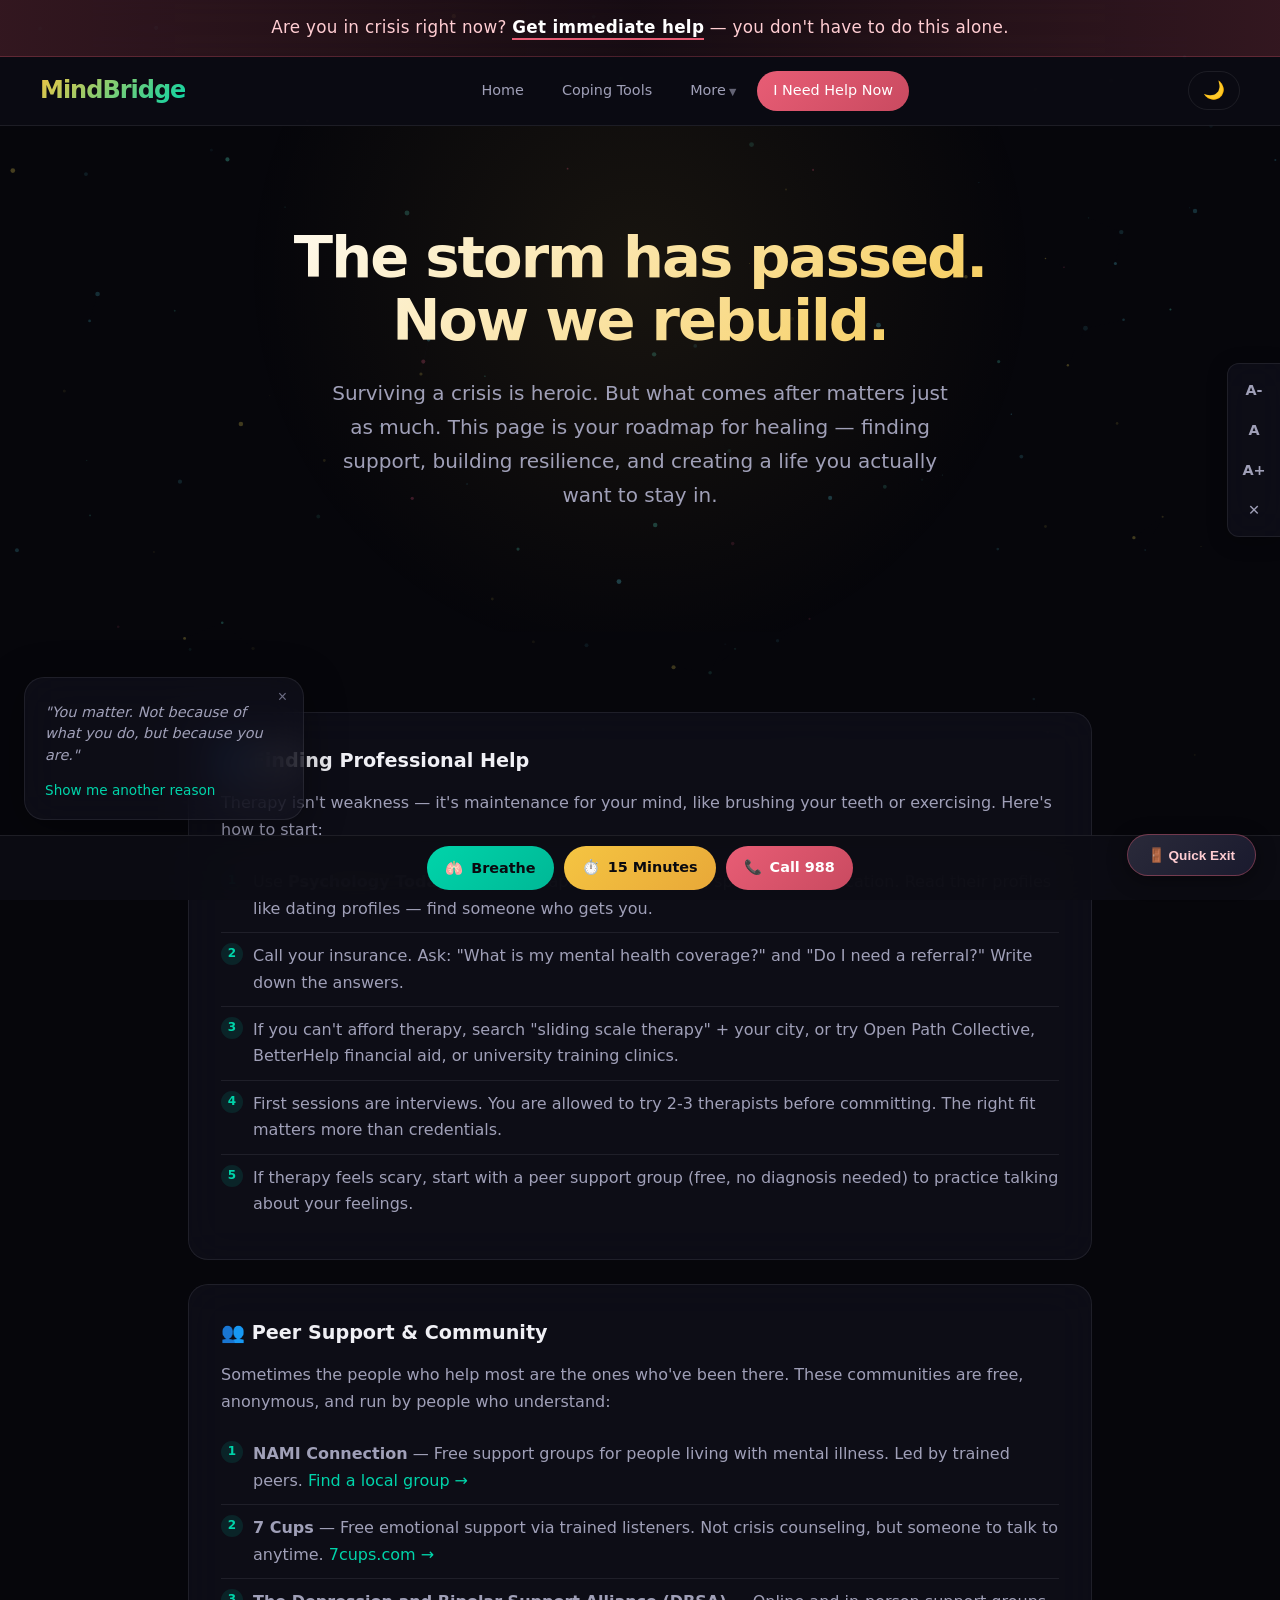
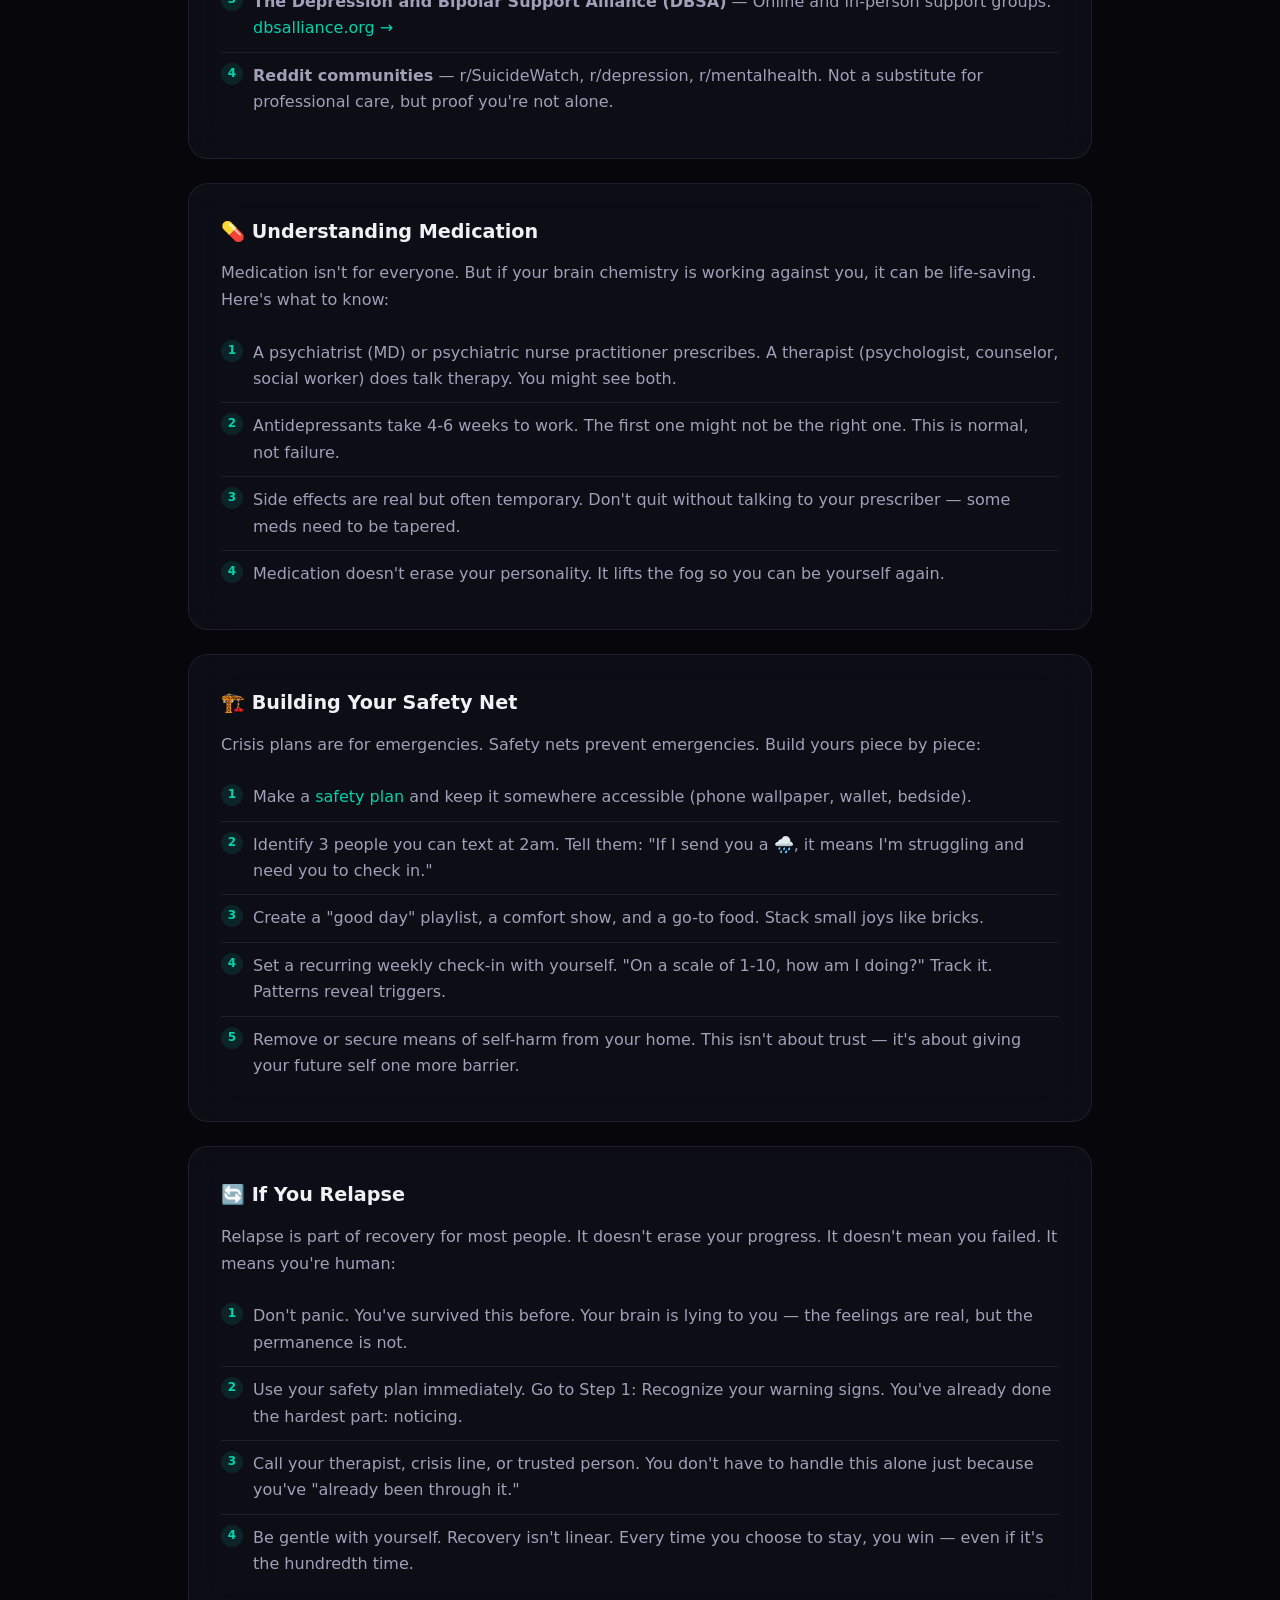
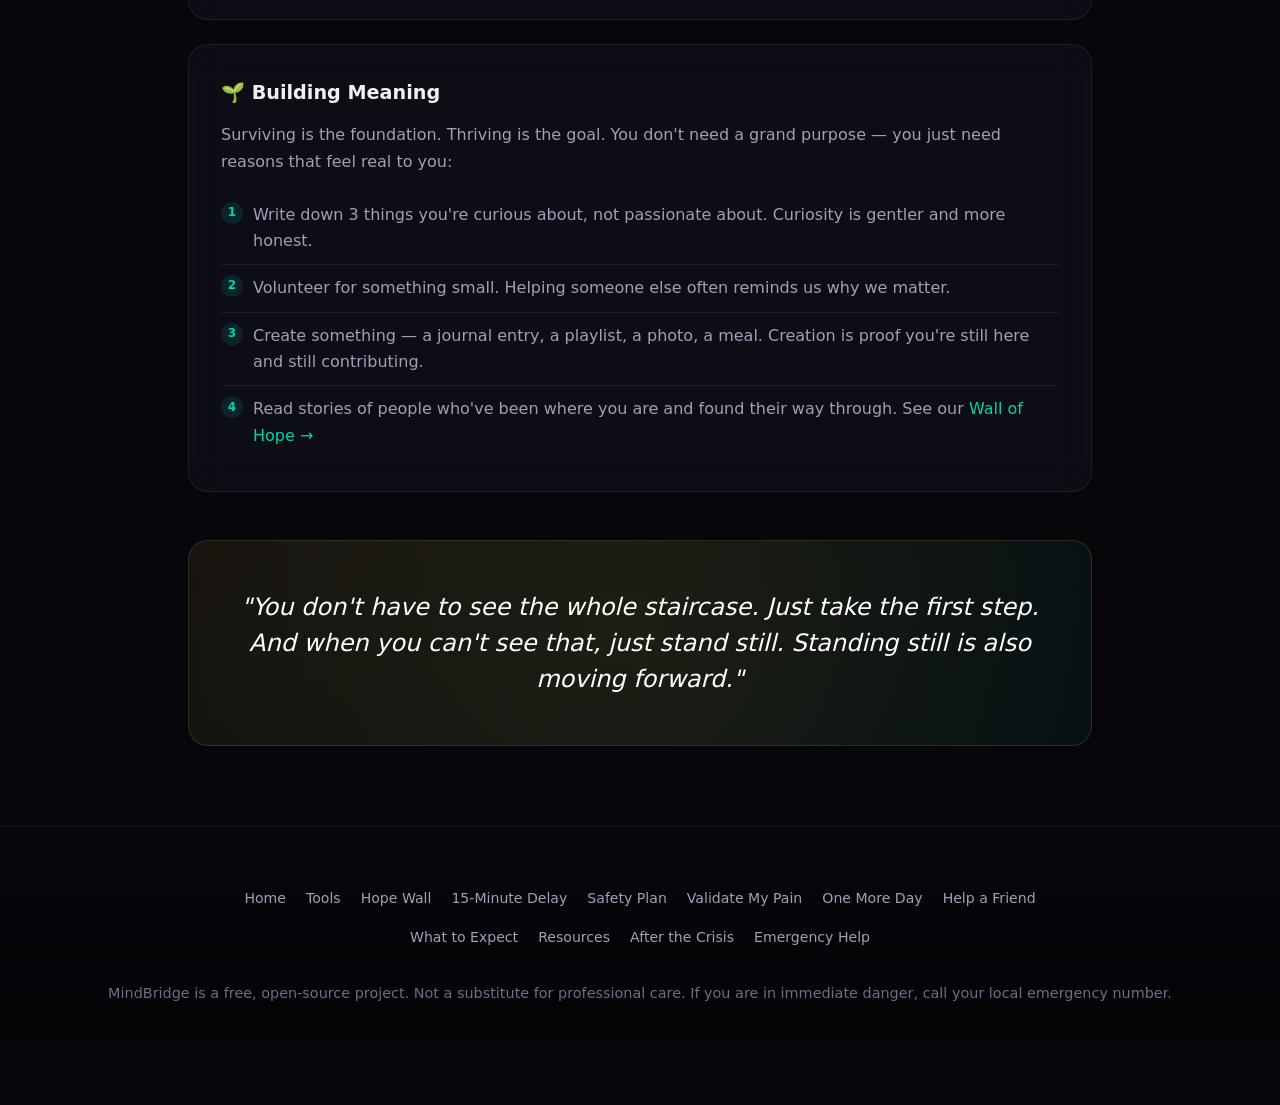
==== after-care.html @ e6e2d8cf "Major update: PWA, triage flow, theme toggle, crisis bar, hold-on widget, accessibility controls, af" ====
<!DOCTYPE html>
<html lang="en">
<head>
  <meta charset="UTF-8">
  <meta name="viewport" content="width=device-width, initial-scale=1.0">
  <title>After the Crisis — What Now? — MindBridge</title>
  <meta name="description" content="The crisis has passed. Now what? A guide to finding therapy, peer support, building your safety net, and moving forward.">
  <link rel="stylesheet" href="style.css">
  <link rel="manifest" href="manifest.json">
  <meta name="theme-color" content="#0c0c14" id="themeColorMeta">
</head>
<body>

  <canvas id="particle-canvas"></canvas>

  <div class="urgent-banner" role="alert">
    Are you in crisis right now? <a href="help-now.html">Get immediate help</a> — you don't have to do this alone.
  </div>

  <nav class="nav">
    <div class="nav-inner">
      <a href="index.html" class="nav-logo">MindBridge</a>
      <ul class="nav-links" id="navLinks">
        <li><a href="index.html">Home</a></li>
        <li><a href="tools.html">Coping Tools</a></li>
        <li class="nav-dropdown">
          <a href="#" onclick="event.preventDefault()">More</a>
          <ul class="nav-dropdown-menu">
            <li><a href="hope-wall.html">Hope Wall</a></li>
            <li><a href="timer.html">15-Minute Delay</a></li>
            <li><a href="safety-plan.html">Safety Plan</a></li>
            <li><a href="validate.html">Validate My Pain</a></li>
            <li><a href="one-more-day.html">One More Day</a></li>
            <li><a href="help-a-friend.html">Help a Friend</a></li>
            <li><a href="what-to-expect.html">What to Expect</a></li>
            <li><a href="resources.html">Crisis Resources</a></li>
            <li><a href="after-care.html">After the Crisis</a></li>
          </ul>
        </li>
        <li class="nav-urgent"><a href="help-now.html">I Need Help Now</a></li>
      </ul>
      <button class="theme-toggle" aria-label="Toggle theme">🌙</button>
      <button class="mobile-menu-btn" onclick="document.getElementById('navLinks').classList.toggle('open')" aria-label="Menu">☰</button>
    </div>
  </nav>

  <header class="hero">
    <div class="container">
      <h1>The storm has passed.<br>Now we rebuild.</h1>
      <p>Surviving a crisis is heroic. But what comes after matters just as much. This page is your roadmap for healing — finding support, building resilience, and creating a life you actually want to stay in.</p>
    </div>
  </header>

  <section class="section">
    <div class="container">

      <div class="after-care-card reveal">
        <h3>🗣️ Finding Professional Help</h3>
        <p>Therapy isn't weakness — it's maintenance for your mind, like brushing your teeth or exercising. Here's how to start:</p>
        <ul class="step-list">
          <li data-step="1">Use <strong>Psychology Today</strong> to filter therapists by insurance, specialty, and location. Read their profiles like dating profiles — find someone who gets you.</li>
          <li data-step="2">Call your insurance. Ask: "What is my mental health coverage?" and "Do I need a referral?" Write down the answers.</li>
          <li data-step="3">If you can't afford therapy, search "sliding scale therapy" + your city, or try Open Path Collective, BetterHelp financial aid, or university training clinics.</li>
          <li data-step="4">First sessions are interviews. You are allowed to try 2-3 therapists before committing. The right fit matters more than credentials.</li>
          <li data-step="5">If therapy feels scary, start with a peer support group (free, no diagnosis needed) to practice talking about your feelings.</li>
        </ul>
      </div>

      <div class="after-care-card reveal">
        <h3>👥 Peer Support & Community</h3>
        <p>Sometimes the people who help most are the ones who've been there. These communities are free, anonymous, and run by people who understand:</p>
        <ul class="step-list">
          <li data-step="1"><strong>NAMI Connection</strong> — Free support groups for people living with mental illness. Led by trained peers. <a href="https://www.nami.org/support-groups" target="_blank" rel="noopener">Find a local group →</a></li>
          <li data-step="2"><strong>7 Cups</strong> — Free emotional support via trained listeners. Not crisis counseling, but someone to talk to anytime. <a href="https://www.7cups.com" target="_blank" rel="noopener">7cups.com →</a></li>
          <li data-step="3"><strong>The Depression and Bipolar Support Alliance (DBSA)</strong> — Online and in-person support groups. <a href="https://www.dbsalliance.org/support" target="_blank" rel="noopener">dbsalliance.org →</a></li>
          <li data-step="4"><strong>Reddit communities</strong> — r/SuicideWatch, r/depression, r/mentalhealth. Not a substitute for professional care, but proof you're not alone.</li>
        </ul>
      </div>

      <div class="after-care-card reveal">
        <h3>💊 Understanding Medication</h3>
        <p>Medication isn't for everyone. But if your brain chemistry is working against you, it can be life-saving. Here's what to know:</p>
        <ul class="step-list">
          <li data-step="1">A psychiatrist (MD) or psychiatric nurse practitioner prescribes. A therapist (psychologist, counselor, social worker) does talk therapy. You might see both.</li>
          <li data-step="2">Antidepressants take 4-6 weeks to work. The first one might not be the right one. This is normal, not failure.</li>
          <li data-step="3">Side effects are real but often temporary. Don't quit without talking to your prescriber — some meds need to be tapered.</li>
          <li data-step="4">Medication doesn't erase your personality. It lifts the fog so you can be yourself again.</li>
        </ul>
      </div>

      <div class="after-care-card reveal">
        <h3>🏗️ Building Your Safety Net</h3>
        <p>Crisis plans are for emergencies. Safety nets prevent emergencies. Build yours piece by piece:</p>
        <ul class="step-list">
          <li data-step="1">Make a <a href="safety-plan.html">safety plan</a> and keep it somewhere accessible (phone wallpaper, wallet, bedside).</li>
          <li data-step="2">Identify 3 people you can text at 2am. Tell them: "If I send you a 🌧️, it means I'm struggling and need you to check in."</li>
          <li data-step="3">Create a "good day" playlist, a comfort show, and a go-to food. Stack small joys like bricks.</li>
          <li data-step="4">Set a recurring weekly check-in with yourself. "On a scale of 1-10, how am I doing?" Track it. Patterns reveal triggers.</li>
          <li data-step="5">Remove or secure means of self-harm from your home. This isn't about trust — it's about giving your future self one more barrier.</li>
        </ul>
      </div>

      <div class="after-care-card reveal">
        <h3>🔄 If You Relapse</h3>
        <p>Relapse is part of recovery for most people. It doesn't erase your progress. It doesn't mean you failed. It means you're human:</p>
        <ul class="step-list">
          <li data-step="1">Don't panic. You've survived this before. Your brain is lying to you — the feelings are real, but the permanence is not.</li>
          <li data-step="2">Use your safety plan immediately. Go to Step 1: Recognize your warning signs. You've already done the hardest part: noticing.</li>
          <li data-step="3">Call your therapist, crisis line, or trusted person. You don't have to handle this alone just because you've "already been through it."</li>
          <li data-step="4">Be gentle with yourself. Recovery isn't linear. Every time you choose to stay, you win — even if it's the hundredth time.</li>
        </ul>
      </div>

      <div class="after-care-card reveal">
        <h3>🌱 Building Meaning</h3>
        <p>Surviving is the foundation. Thriving is the goal. You don't need a grand purpose — you just need reasons that feel real to you:</p>
        <ul class="step-list">
          <li data-step="1">Write down 3 things you're curious about, not passionate about. Curiosity is gentler and more honest.</li>
          <li data-step="2">Volunteer for something small. Helping someone else often reminds us why we matter.</li>
          <li data-step="3">Create something — a journal entry, a playlist, a photo, a meal. Creation is proof you're still here and still contributing.</li>
          <li data-step="4">Read stories of people who've been where you are and found their way through. See our <a href="hope-wall.html">Wall of Hope →</a></li>
        </ul>
      </div>

      <div class="quote-block reveal" style="margin-top:48px;">
        <p>"You don't have to see the whole staircase. Just take the first step. And when you can't see that, just stand still. Standing still is also moving forward."</p>
      </div>

    </div>
  </section>

  <div class="calm-space" id="calmSpace">
    <button class="close-btn" id="closeCalmSpace">Close Calm Space</button>
    <div class="calm-orb" id="calmOrb">Breathe</div>
    <p class="calm-text" id="calmText">Breathe in slowly...</p>
  </div>

  <button class="emergency-exit" id="emergencyExit" title="Quickly leave this site">🚪 Quick Exit</button>

  <footer class="footer">
    <div class="footer-links">
      <a href="index.html">Home</a>
      <a href="tools.html">Tools</a>
      <a href="hope-wall.html">Hope Wall</a>
      <a href="timer.html">15-Minute Delay</a>
      <a href="safety-plan.html">Safety Plan</a>
      <a href="validate.html">Validate My Pain</a>
      <a href="one-more-day.html">One More Day</a>
      <a href="help-a-friend.html">Help a Friend</a>
      <a href="what-to-expect.html">What to Expect</a>
      <a href="resources.html">Resources</a>
      <a href="after-care.html">After the Crisis</a>
      <a href="help-now.html">Emergency Help</a>
    </div>
    <p>MindBridge is a free, open-source project. Not a substitute for professional care. If you are in immediate danger, call your local emergency number.</p>
  </footer>

  <!-- Crisis Quick-Actions Bar -->
  <div class="crisis-bar">
    <button class="crisis-bar-btn breathe" onclick="if(window.toggleCalmSpace)toggleCalmSpace()">🫁 <span class="label">Breathe</span></button>
    <a href="timer.html" class="crisis-bar-btn delay">⏱️ <span class="label">15 Minutes</span></a>
    <a href="tel:988" class="crisis-bar-btn call">📞 <span class="label">Call 988</span></a>
  </div>

  <!-- Hold On Widget -->
  <div class="hold-on-widget">
    <button class="close-widget" aria-label="Close widget">×</button>
    <div class="streak"></div>
    <div class="hope-snippet"></div>
    <button class="hope-btn">Show me another reason</button>
  </div>

  <!-- Accessibility Controls -->
  <div class="a11y-bar">
    <button class="a11y-btn" data-font="small" title="Small font">A-</button>
    <button class="a11y-btn" data-font="normal" title="Normal font">A</button>
    <button class="a11y-btn" data-font="large" title="Large font">A+</button>
    <button class="a11y-btn" data-motion title="Toggle animations">✕</button>
  </div>

  <script src="app.js"></script>
  <script>
    if ('serviceWorker' in navigator) {
      navigator.serviceWorker.register('sw.js').catch(() => {});
    }
  </script>
</body>
</html>
---- style.css ----
/* ===== MIND BRIDGE — Cinematic Future Theme ===== */
:root {
  --bg-deep: #06060b;
  --bg-surface: #0c0c14;
  --bg-elevated: #12121e;
  --bg-glass: rgba(18, 18, 30, 0.65);
  --border-glass: rgba(255, 255, 255, 0.08);
  --border-glow: rgba(245, 197, 66, 0.25);

  --accent-warm: #f5c542;
  --accent-warm-soft: rgba(245, 197, 66, 0.15);
  --accent-teal: #00d4aa;
  --accent-teal-soft: rgba(0, 212, 170, 0.12);
  --accent-cyan: #00b4d8;
  --accent-cyan-soft: rgba(0, 180, 216, 0.12);
  --accent-rose: #e85d75;
  --accent-rose-soft: rgba(232, 93, 117, 0.12);

  --text-primary: #f0f0f5;
  --text-secondary: #a0a0b8;
  --text-muted: #6e6e85;

  --font-display: 'Segoe UI', system-ui, -apple-system, sans-serif;
  --radius: 20px;
  --radius-sm: 12px;
  --radius-pill: 100px;

  --shadow-sm: 0 4px 20px rgba(0,0,0,0.3);
  --shadow-md: 0 8px 40px rgba(0,0,0,0.4);
  --shadow-glow-warm: 0 0 40px rgba(245, 197, 66, 0.15);
  --shadow-glow-teal: 0 0 40px rgba(0, 212, 170, 0.15);

  --transition-fast: 0.2s cubic-bezier(0.4,0,0.2,1);
  --transition-medium: 0.4s cubic-bezier(0.4,0,0.2,1);
  --transition-slow: 0.8s cubic-bezier(0.4,0,0.2,1);
}

[data-theme="light"] {
  --bg-deep: #f5f0e8;
  --bg-surface: #fffaf2;
  --bg-elevated: #ffffff;
  --bg-glass: rgba(255, 250, 242, 0.85);
  --border-glass: rgba(0, 0, 0, 0.08);
  --border-glow: rgba(200, 150, 40, 0.3);

  --text-primary: #1a1a2e;
  --text-secondary: #4a4a60;
  --text-muted: #7a7a90;

  --shadow-sm: 0 4px 20px rgba(0,0,0,0.08);
  --shadow-md: 0 8px 40px rgba(0,0,0,0.12);
  --shadow-glow-warm: 0 0 40px rgba(245, 197, 66, 0.2);
  --shadow-glow-teal: 0 0 40px rgba(0, 212, 170, 0.2);
}

*, *::before, *::after {
  box-sizing: border-box;
  margin: 0;
  padding: 0;
}

html {
  scroll-behavior: smooth;
}

body {
  font-family: var(--font-display);
  background: var(--bg-deep);
  color: var(--text-primary);
  line-height: 1.65;
  min-height: 100vh;
  overflow-x: hidden;
  -webkit-font-smoothing: antialiased;
}

a {
  color: var(--accent-teal);
  text-decoration: none;
  transition: color var(--transition-fast);
}

a:hover {
  color: var(--accent-warm);
}

img { max-width: 100%; display: block; }

/* ===== Canvas Background ===== */
#particle-canvas {
  position: fixed;
  top: 0; left: 0;
  width: 100%; height: 100%;
  z-index: 0;
  pointer-events: none;
  opacity: 0.5;
}

/* ===== Urgent Banner ===== */
.urgent-banner {
  background: linear-gradient(90deg, rgba(232,93,117,0.2), rgba(232,93,117,0.08), rgba(232,93,117,0.2));
  backdrop-filter: blur(20px);
  border-bottom: 1px solid rgba(232,93,117,0.25);
  color: #ffcdd2;
  text-align: center;
  padding: 14px 24px;
  font-size: 1.05rem;
  font-weight: 500;
  position: sticky;
  top: 0;
  z-index: 1000;
  letter-spacing: 0.3px;
}

.urgent-banner a {
  color: #fff;
  text-decoration: none;
  font-weight: 700;
  border-bottom: 2px solid var(--accent-rose);
  padding-bottom: 1px;
}

/* ===== Navigation ===== */
.nav {
  background: rgba(12,12,20,0.85);
  backdrop-filter: blur(24px);
  border-bottom: 1px solid var(--border-glass);
  padding: 0 32px;
  position: sticky;
  top: 48px;
  z-index: 999;
}

.nav-inner {
  max-width: 1200px;
  margin: 0 auto;
  display: flex;
  align-items: center;
  justify-content: space-between;
  height: 68px;
}

.nav-logo {
  font-size: 1.5rem;
  font-weight: 800;
  background: linear-gradient(135deg, var(--accent-warm), var(--accent-teal));
  -webkit-background-clip: text;
  -webkit-text-fill-color: transparent;
  background-clip: text;
  letter-spacing: -1px;
  white-space: nowrap;
  flex-shrink: 0;
}

.nav-links {
  display: flex;
  align-items: center;
  gap: 4px;
  list-style: none;
}

.nav-links a {
  padding: 8px 16px;
  border-radius: var(--radius-pill);
  font-weight: 500;
  font-size: 0.9rem;
  color: var(--text-secondary);
  transition: all var(--transition-fast);
  border: 1px solid transparent;
  white-space: nowrap;
  display: inline-block;
}

.nav-links a:hover {
  color: var(--text-primary);
  background: rgba(255,255,255,0.06);
  border-color: var(--border-glass);
}

.nav-links a.active {
  color: var(--accent-warm);
  background: var(--accent-warm-soft);
  border-color: rgba(245,197,66,0.2);
}

.nav-links .nav-urgent a {
  background: linear-gradient(135deg, var(--accent-rose), #c94a60);
  color: white;
  border: none;
}
.nav-links .nav-urgent a:hover {
  background: linear-gradient(135deg, #e85d75, #d4556a);
  color: white;
  box-shadow: 0 4px 20px rgba(232,93,117,0.3);
}

/* Dropdown */
.nav-dropdown {
  position: relative;
}

.nav-dropdown > a::after {
  content: ' ▼';
  font-size: 0.6rem;
  opacity: 0.6;
}

.nav-dropdown-menu {
  display: none;
  position: absolute;
  top: calc(100% + 8px);
  right: 0;
  min-width: 220px;
  background: rgba(18,18,30,0.95);
  backdrop-filter: blur(24px);
  border: 1px solid var(--border-glass);
  border-radius: var(--radius-sm);
  padding: 8px;
  list-style: none;
  z-index: 1000;
  box-shadow: var(--shadow-md);
}

.nav-dropdown-menu li a {
  display: block;
  padding: 10px 16px;
  border-radius: var(--radius-sm);
  font-size: 0.9rem;
}

.nav-dropdown:hover .nav-dropdown-menu,
.nav-dropdown:focus-within .nav-dropdown-menu {
  display: block;
}

.mobile-menu-btn {
  display: none;
  background: none;
  border: none;
  font-size: 1.5rem;
  cursor: pointer;
  color: var(--text-primary);
  padding: 8px;
  border-radius: var(--radius-sm);
}

.mobile-menu-btn:hover {
  background: rgba(255,255,255,0.06);
}

/* ===== Buttons ===== */
.btn {
  display: inline-flex;
  align-items: center;
  justify-content: center;
  gap: 10px;
  padding: 14px 28px;
  border-radius: var(--radius-pill);
  border: none;
  font-size: 1rem;
  font-weight: 600;
  font-family: inherit;
  cursor: pointer;
  transition: all var(--transition-fast);
  position: relative;
  overflow: hidden;
  text-decoration: none;
}

.btn::before {
  content: '';
  position: absolute;
  inset: 0;
  background: linear-gradient(135deg, transparent, rgba(255,255,255,0.15), transparent);
  transform: translateX(-100%);
  transition: transform 0.5s;
}

.btn:hover::before {
  transform: translateX(100%);
}

.btn:hover {
  transform: translateY(-2px);
}

.btn:focus-visible {
  outline: 2px solid var(--accent-warm);
  outline-offset: 3px;
}

.btn-primary {
  background: linear-gradient(135deg, var(--accent-warm), #e8a838);
  color: #0a0a0f;
  box-shadow: 0 4px 24px rgba(245,197,66,0.3);
}

.btn-primary:hover {
  box-shadow: 0 8px 40px rgba(245,197,66,0.4);
  transform: translateY(-2px);
}

.btn-urgent {
  background: linear-gradient(135deg, var(--accent-rose), #c94a60);
  color: white;
  box-shadow: 0 4px 24px rgba(232,93,117,0.3);
}

.btn-urgent:hover {
  box-shadow: 0 8px 40px rgba(232,93,117,0.4);
  transform: translateY(-2px);
}

.btn-outline {
  background: transparent;
  border: 2px solid rgba(255,255,255,0.15);
  color: var(--text-primary);
}

.btn-outline:hover {
  border-color: var(--accent-teal);
  color: var(--accent-teal);
  box-shadow: var(--shadow-glow-teal);
  transform: translateY(-2px);
}

.btn-teal {
  background: linear-gradient(135deg, var(--accent-teal), #00b896);
  color: #0a0a0f;
  box-shadow: 0 4px 24px rgba(0,212,170,0.3);
}

.btn-teal:hover {
  box-shadow: 0 8px 40px rgba(0,212,170,0.4);
}

.btn-large {
  padding: 18px 36px;
  font-size: 1.1rem;
  border-radius: var(--radius-pill);
}

/* ===== Layout ===== */
.container {
  max-width: 960px;
  margin: 0 auto;
  padding: 0 28px;
}

.container-wide {
  max-width: 1200px;
  margin: 0 auto;
  padding: 0 28px;
}

/* ===== Hero ===== */
.hero {
  position: relative;
  padding: 100px 0 80px;
  text-align: center;
  overflow: hidden;
}

.hero::before {
  content: '';
  position: absolute;
  top: -50%; left: 50%;
  transform: translateX(-50%);
  width: 800px; height: 800px;
  background: radial-gradient(circle, rgba(245,197,66,0.08) 0%, transparent 70%);
  border-radius: 50%;
  pointer-events: none;
  z-index: 0;
}

.hero .container {
  position: relative;
  z-index: 1;
}

.hero h1 {
  font-size: 3.6rem;
  font-weight: 800;
  line-height: 1.1;
  margin-bottom: 24px;
  background: linear-gradient(135deg, #fff 0%, var(--accent-warm) 100%);
  -webkit-background-clip: text;
  -webkit-text-fill-color: transparent;
  background-clip: text;
  letter-spacing: -2px;
}

.hero p {
  font-size: 1.25rem;
  color: var(--text-secondary);
  max-width: 640px;
  margin: 0 auto 40px;
  line-height: 1.7;
}

.hero-actions {
  display: flex;
  gap: 16px;
  justify-content: center;
  flex-wrap: wrap;
}

/* ===== Glass Cards ===== */
.glass-card {
  background: var(--bg-glass);
  backdrop-filter: blur(20px);
  border: 1px solid var(--border-glass);
  border-radius: var(--radius);
  padding: 36px;
  box-shadow: var(--shadow-sm);
  transition: all var(--transition-medium);
}

.glass-card:hover {
  border-color: var(--border-glow);
  box-shadow: var(--shadow-glow-warm), var(--shadow-md);
  transform: translateY(-4px);
}

.card-grid {
  display: grid;
  grid-template-columns: repeat(auto-fit, minmax(280px, 1fr));
  gap: 24px;
}

.feature-card {
  background: var(--bg-glass);
  backdrop-filter: blur(20px);
  border: 1px solid var(--border-glass);
  border-radius: var(--radius);
  padding: 32px 28px;
  transition: all var(--transition-medium);
  cursor: pointer;
  text-decoration: none;
  color: inherit;
  display: block;
  position: relative;
  overflow: hidden;
}

.feature-card::before {
  content: '';
  position: absolute;
  top: 0; left: 0; right: 0;
  height: 3px;
  background: linear-gradient(90deg, var(--accent-teal), var(--accent-cyan));
  opacity: 0;
  transition: opacity var(--transition-medium);
}

.feature-card:hover::before {
  opacity: 1;
}

.feature-card:hover {
  border-color: rgba(0,212,170,0.25);
  box-shadow: var(--shadow-glow-teal), var(--shadow-md);
  transform: translateY(-6px);
}

.feature-card.cat-urgent::before {
  background: linear-gradient(90deg, var(--accent-rose), #ff7b8a);
}

.feature-card.cat-urgent:hover {
  border-color: rgba(232,93,117,0.25);
  box-shadow: 0 8px 40px rgba(232,93,117,0.15), var(--shadow-md);
}

.feature-card.cat-warm::before {
  background: linear-gradient(90deg, var(--accent-warm), #ffd54f);
}

.feature-card.cat-warm:hover {
  border-color: rgba(245,197,66,0.25);
  box-shadow: var(--shadow-glow-warm), var(--shadow-md);
}

.feature-icon {
  width: 52px;
  height: 52px;
  border-radius: 14px;
  background: linear-gradient(135deg, var(--accent-teal-soft), var(--accent-cyan-soft));
  border: 1px solid rgba(0,212,170,0.2);
  display: flex;
  align-items: center;
  justify-content: center;
  font-size: 1.5rem;
  margin-bottom: 18px;
  transition: transform var(--transition-fast);
}

.feature-card.cat-urgent .feature-icon {
  background: linear-gradient(135deg, var(--accent-rose-soft), rgba(232,93,117,0.08));
  border-color: rgba(232,93,117,0.2);
}

.feature-card.cat-warm .feature-icon {
  background: linear-gradient(135deg, var(--accent-warm-soft), rgba(245,197,66,0.08));
  border-color: rgba(245,197,66,0.2);
}

.feature-card:hover .feature-icon {
  transform: scale(1.1) rotate(-3deg);
}

.feature-card h3 {
  font-size: 1.15rem;
  margin-bottom: 8px;
  color: var(--text-primary);
  font-weight: 600;
}

.feature-card p {
  color: var(--text-secondary);
  font-size: 0.92rem;
  line-height: 1.6;
}

/* Category Section Headers */
.category-header {
  display: flex;
  align-items: center;
  gap: 12px;
  margin-bottom: 24px;
}

.category-header .cat-dot {
  width: 10px;
  height: 10px;
  border-radius: 50%;
  background: var(--accent-teal);
  box-shadow: 0 0 10px var(--accent-teal);
}

.category-header .cat-dot.urgent { background: var(--accent-rose); box-shadow: 0 0 10px var(--accent-rose); }
.category-header .cat-dot.warm { background: var(--accent-warm); box-shadow: 0 0 10px var(--accent-warm); }

.category-header h3 {
  font-size: 0.85rem;
  font-weight: 600;
  text-transform: uppercase;
  letter-spacing: 0.15em;
  color: var(--text-muted);
}

/* ===== Sections ===== */
.section {
  padding: 80px 0;
  position: relative;
  z-index: 1;
}

.section-title {
  font-size: 2.4rem;
  font-weight: 700;
  margin-bottom: 16px;
  background: linear-gradient(135deg, #fff, var(--accent-warm));
  -webkit-background-clip: text;
  -webkit-text-fill-color: transparent;
  background-clip: text;
  letter-spacing: -1px;
}

.section-subtitle {
  color: var(--text-secondary);
  font-size: 1.15rem;
  line-height: 1.7;
  max-width: 640px;
}

.section-header {
  text-align: center;
  max-width: 700px;
  margin: 0 auto 56px;
}

.bg-alt {
  background: linear-gradient(180deg, transparent 0%, rgba(0,212,170,0.03) 50%, transparent 100%);
}

.bg-warm {
  background: linear-gradient(180deg, transparent 0%, rgba(245,197,66,0.03) 50%, transparent 100%);
}

/* ===== Reveal Animations ===== */
.reveal {
  opacity: 0;
  transform: translateY(30px);
  transition: all var(--transition-slow);
}

.reveal.visible {
  opacity: 1;
  transform: translateY(0);
}

/* ===== Glow Quote Block ===== */
.quote-block {
  background: linear-gradient(135deg, rgba(245,197,66,0.08), rgba(0,212,170,0.06));
  border: 1px solid rgba(245,197,66,0.15);
  border-radius: var(--radius);
  padding: 48px 40px;
  text-align: center;
  position: relative;
  overflow: hidden;
}

.quote-block::before {
  content: '';
  position: absolute;
  top: -50%; left: -50%;
  width: 200%; height: 200%;
  background: radial-gradient(circle, rgba(245,197,66,0.06) 0%, transparent 50%);
  animation: pulse-glow 6s ease-in-out infinite;
  pointer-events: none;
}

@keyframes pulse-glow {
  0%, 100% { opacity: 0.5; transform: scale(1); }
  50% { opacity: 1; transform: scale(1.1); }
}

.quote-block p {
  position: relative;
  z-index: 1;
  font-size: 1.5rem;
  font-style: italic;
  line-height: 1.5;
  color: #fff;
}

/* ===== Tool Panels ===== */
.tool-panel {
  background: var(--bg-glass);
  backdrop-filter: blur(20px);
  border: 1px solid var(--border-glass);
  border-radius: var(--radius);
  padding: 48px;
  box-shadow: var(--shadow-sm);
  margin-bottom: 32px;
  text-align: center;
  position: relative;
  overflow: hidden;
}

.tool-panel h3 {
  font-size: 1.5rem;
  margin-bottom: 10px;
  color: var(--text-primary);
  font-weight: 600;
}

.tool-panel > p {
  color: var(--text-secondary);
  margin-bottom: 28px;
}

/* Breathing */
.breathing-container {
  display: flex;
  justify-content: center;
  align-items: center;
  height: 260px;
  position: relative;
}

.breathing-orbit {
  position: absolute;
  width: 220px; height: 220px;
  border-radius: 50%;
  border: 1px solid rgba(0,212,170,0.15);
  animation: orbit-spin 20s linear infinite;
}

.breathing-orbit::before,
.breathing-orbit::after {
  content: '';
  position: absolute;
  border-radius: 50%;
  border: 1px solid rgba(0,212,170,0.1);
}

.breathing-orbit::before { width: 180px; height: 180px; top: 20px; left: 20px; }
.breathing-orbit::after { width: 260px; height: 260px; top: -20px; left: -20px; }

@keyframes orbit-spin {
  from { transform: rotate(0deg); }
  to { transform: rotate(360deg); }
}

.breathing-circle {
  width: 160px; height: 160px;
  border-radius: 50%;
  background: radial-gradient(circle at 30% 30%, rgba(0,212,170,0.3), rgba(0,180,216,0.15));
  border: 2px solid rgba(0,212,170,0.4);
  display: flex;
  align-items: center;
  justify-content: center;
  font-weight: 700;
  font-size: 1.3rem;
  color: var(--accent-teal);
  text-shadow: 0 0 20px rgba(0,212,170,0.4);
  animation: breathe 8s infinite ease-in-out;
  position: relative;
  z-index: 1;
  box-shadow: 0 0 60px rgba(0,212,170,0.15);
}

@keyframes breathe {
  0%, 100% { transform: scale(1); box-shadow: 0 0 30px rgba(0,212,170,0.1); }
  50% { transform: scale(1.35); box-shadow: 0 0 60px rgba(0,212,170,0.3); }
}

.breathing-instruction {
  font-size: 1.1rem;
  color: var(--text-secondary);
  margin-top: 20px;
  min-height: 1.6em;
}

/* Grounding Steps */
.grounding-steps {
  display: grid;
  grid-template-columns: repeat(auto-fit, minmax(150px, 1fr));
  gap: 16px;
  margin-top: 28px;
}

.grounding-step {
  background: var(--bg-elevated);
  border-radius: var(--radius-sm);
  padding: 28px 16px;
  text-align: center;
  border: 1px solid var(--border-glass);
  transition: all var(--transition-fast);
  cursor: pointer;
}

.grounding-step:hover {
  border-color: rgba(0,212,170,0.3);
  box-shadow: var(--shadow-glow-teal);
  transform: translateY(-3px);
}

.grounding-step .number {
  width: 48px; height: 48px;
  border-radius: 50%;
  background: linear-gradient(135deg, var(--accent-teal), var(--accent-cyan));
  color: #0a0a0f;
  display: flex;
  align-items: center;
  justify-content: center;
  font-weight: 800;
  font-size: 1.2rem;
  margin: 0 auto 14px;
  box-shadow: 0 4px 20px rgba(0,212,170,0.3);
}

.grounding-step p {
  font-size: 0.9rem;
  color: var(--text-secondary);
}

/* Checklist */
.checklist {
  list-style: none;
  text-align: left;
  max-width: 420px;
  margin: 28px auto 0;
}

.checklist li {
  padding: 14px 0;
  border-bottom: 1px solid var(--border-glass);
  display: flex;
  align-items: center;
  gap: 14px;
  font-size: 1.05rem;
  cursor: pointer;
  user-select: none;
  color: var(--text-primary);
  transition: color var(--transition-fast);
}

.checklist li::before {
  content: '';
  width: 24px; height: 24px;
  border: 2px solid var(--border-glass);
  border-radius: 8px;
  flex-shrink: 0;
  display: flex;
  align-items: center;
  justify-content: center;
  font-size: 0.85rem;
  color: white;
  transition: all var(--transition-fast);
}

.checklist li.checked {
  color: var(--text-muted);
  text-decoration: line-through;
}

.checklist li.checked::before {
  content: '✓';
  background: var(--accent-teal);
  border-color: var(--accent-teal);
  box-shadow: 0 0 12px rgba(0,212,170,0.4);
}

/* ===== Mood Check-in ===== */
.mood-grid {
  display: grid;
  grid-template-columns: repeat(auto-fit, minmax(100px, 1fr));
  gap: 12px;
  margin-top: 24px;
}

.mood-btn {
  background: var(--bg-elevated);
  border: 1px solid var(--border-glass);
  border-radius: var(--radius-sm);
  padding: 20px 12px;
  font-size: 1.6rem;
  cursor: pointer;
  transition: all var(--transition-fast);
  text-align: center;
}

.mood-btn:hover {
  border-color: rgba(245,197,66,0.3);
  box-shadow: var(--shadow-glow-warm);
  transform: scale(1.05);
}

.mood-btn.selected {
  border-color: var(--accent-warm);
  box-shadow: 0 0 20px rgba(245,197,66,0.3);
  background: var(--accent-warm-soft);
}

.mood-label {
  display: block;
  font-size: 0.8rem;
  color: var(--text-secondary);
  margin-top: 6px;
}

/* ===== Distraction Spinner ===== */
.spinner-wheel {
  width: 280px; height: 280px;
  border-radius: 50%;
  background: conic-gradient(
    var(--accent-teal) 0deg 51deg,
    var(--accent-cyan) 51deg 102deg,
    var(--accent-warm) 102deg 153deg,
    var(--accent-rose) 153deg 204deg,
    var(--accent-teal) 204deg 255deg,
    var(--accent-cyan) 255deg 306deg,
    var(--accent-warm) 306deg 360deg
  );
  margin: 30px auto;
  position: relative;
  box-shadow: 0 0 40px rgba(0,0,0,0.3);
  transition: transform 3s cubic-bezier(0.2, 0.8, 0.3, 1);
}

.spinner-center {
  position: absolute;
  top: 50%; left: 50%;
  transform: translate(-50%, -50%);
  width: 80px; height: 80px;
  border-radius: 50%;
  background: var(--bg-surface);
  border: 2px solid var(--border-glass);
  display: flex;
  align-items: center;
  justify-content: center;
  font-size: 1.5rem;
  z-index: 2;
}

.spinner-result {
  min-height: 2em;
  margin-top: 20px;
  font-size: 1.2rem;
  color: var(--accent-warm);
  font-weight: 600;
}

/* ===== Hope Wall ===== */
.hope-message {
  background: var(--bg-glass);
  backdrop-filter: blur(16px);
  border: 1px solid var(--border-glass);
  border-radius: var(--radius-sm);
  padding: 20px 24px;
  margin-bottom: 12px;
  font-style: italic;
  color: var(--text-secondary);
  transition: all var(--transition-fast);
  position: relative;
  overflow: hidden;
}

.hope-message::before {
  content: '';
  position: absolute;
  left: 0; top: 0; bottom: 0;
  width: 3px;
  background: linear-gradient(180deg, var(--accent-warm), var(--accent-teal));
}

.hope-message:hover {
  border-color: rgba(245,197,66,0.2);
  transform: translateX(4px);
}

.hope-author {
  display: block;
  font-style: normal;
  font-size: 0.8rem;
  color: var(--text-muted);
  margin-top: 8px;
}

/* ===== Future Me Letter ===== */
.letter-area {
  width: 100%;
  min-height: 200px;
  background: var(--bg-elevated);
  border: 1px solid var(--border-glass);
  border-radius: var(--radius-sm);
  padding: 20px;
  color: var(--text-primary);
  font-family: inherit;
  font-size: 1rem;
  resize: vertical;
  margin-bottom: 16px;
}

.letter-area:focus {
  outline: none;
  border-color: var(--accent-teal);
  box-shadow: 0 0 0 3px var(--accent-teal-soft);
}

.saved-letter {
  background: var(--bg-elevated);
  border: 1px solid var(--border-glass);
  border-radius: var(--radius-sm);
  padding: 20px;
  margin-bottom: 12px;
  position: relative;
}

.saved-letter .date {
  font-size: 0.75rem;
  color: var(--text-muted);
  margin-bottom: 8px;
  text-transform: uppercase;
  letter-spacing: 1px;
}

/* ===== Safety Plan Form ===== */
.form-group {
  margin-bottom: 28px;
  text-align: left;
}

.form-group label {
  display: block;
  font-weight: 600;
  margin-bottom: 10px;
  color: var(--text-primary);
  font-size: 1.05rem;
}

.form-group textarea,
.form-group input[type="text"] {
  width: 100%;
  padding: 16px;
  background: var(--bg-elevated);
  border: 1px solid var(--border-glass);
  border-radius: var(--radius-sm);
  font-family: inherit;
  font-size: 1rem;
  color: var(--text-primary);
  resize: vertical;
  min-height: 60px;
  transition: all var(--transition-fast);
}

.form-group textarea:focus,
.form-group input:focus {
  outline: none;
  border-color: var(--accent-teal);
  box-shadow: 0 0 0 3px var(--accent-teal-soft);
}

.form-group textarea { min-height: 120px; }

.form-hint {
  font-size: 0.85rem;
  color: var(--text-muted);
  margin-top: 8px;
}

.safety-plan-preview {
  background: var(--bg-elevated);
  border: 1px solid var(--border-glass);
  border-radius: var(--radius);
  padding: 40px;
  margin-top: 40px;
  display: none;
}

.safety-plan-preview.visible { display: block; }

.plan-section {
  margin-bottom: 24px;
  padding-bottom: 24px;
  border-bottom: 1px solid var(--border-glass);
}

.plan-section:last-child {
  border-bottom: none;
  margin-bottom: 0;
  padding-bottom: 0;
}

.plan-section h4 {
  color: var(--accent-warm);
  margin-bottom: 8px;
  font-size: 1.05rem;
  font-weight: 600;
}

.plan-section p {
  color: var(--text-secondary);
  line-height: 1.7;
}

/* ===== Resources ===== */
.resource-category {
  margin-bottom: 56px;
}

.resource-category h3 {
  font-size: 1.4rem;
  margin-bottom: 20px;
  padding-bottom: 10px;
  border-bottom: 2px solid var(--border-glass);
  display: inline-block;
  color: var(--text-primary);
  font-weight: 600;
}

.resource-card {
  background: var(--bg-glass);
  backdrop-filter: blur(12px);
  border: 1px solid var(--border-glass);
  border-radius: var(--radius-sm);
  padding: 24px;
  margin-bottom: 14px;
  display: flex;
  justify-content: space-between;
  align-items: flex-start;
  gap: 16px;
  transition: all var(--transition-fast);
}

.resource-card:hover {
  border-color: rgba(0,212,170,0.2);
  transform: translateX(4px);
  box-shadow: var(--shadow-glow-teal);
}

.resource-card h4 {
  font-size: 1.1rem;
  margin-bottom: 6px;
  color: var(--text-primary);
}

.resource-card p {
  font-size: 0.9rem;
  color: var(--text-secondary);
}

.resource-meta {
  text-align: right;
  flex-shrink: 0;
}

.resource-meta .phone {
  font-size: 1.1rem;
  font-weight: 700;
  color: var(--accent-teal);
  white-space: nowrap;
}

.resource-meta .phone a {
  color: var(--accent-teal);
}

.resource-meta .phone a:hover {
  color: var(--accent-warm);
}

.resource-meta .availability {
  font-size: 0.8rem;
  color: var(--text-muted);
  display: block;
  margin-top: 4px;
}

/* ===== Help Now Page ===== */
.help-hero {
  background: linear-gradient(135deg, rgba(232,93,117,0.15), rgba(199,74,96,0.05));
  border-bottom: 1px solid rgba(232,93,117,0.15);
  padding: 80px 0;
  text-align: center;
}

.help-hero h1 {
  font-size: 2.6rem;
  font-weight: 700;
  margin-bottom: 16px;
  background: linear-gradient(135deg, #fff, var(--accent-rose));
  -webkit-background-clip: text;
  -webkit-text-fill-color: transparent;
  background-clip: text;
}

.help-hero p {
  font-size: 1.1rem;
  color: var(--text-secondary);
  max-width: 600px;
  margin: 0 auto;
}

.emergency-card {
  background: var(--bg-glass);
  backdrop-filter: blur(16px);
  border-left: 4px solid var(--accent-rose);
  border-radius: 0 var(--radius-sm) var(--radius-sm) 0;
  padding: 32px;
  margin-bottom: 24px;
  box-shadow: var(--shadow-sm);
  transition: all var(--transition-fast);
}

.emergency-card:hover {
  box-shadow: 0 0 30px rgba(232,93,117,0.15);
}

.emergency-card h3 {
  font-size: 1.2rem;
  margin-bottom: 10px;
  color: var(--accent-rose);
  font-weight: 600;
}

.emergency-card .big-number {
  font-size: 1.8rem;
  font-weight: 700;
  color: var(--text-primary);
  display: block;
  margin: 10px 0;
}

.emergency-card p {
  color: var(--text-secondary);
}

/* ===== Affirmation Cards ===== */
.affirmation-card {
  background: var(--bg-glass);
  backdrop-filter: blur(12px);
  border: 1px solid var(--border-glass);
  border-radius: var(--radius);
  padding: 32px;
  text-align: center;
  cursor: pointer;
  transition: all var(--transition-medium);
  min-height: 160px;
  display: flex;
  flex-direction: column;
  align-items: center;
  justify-content: center;
  position: relative;
  overflow: hidden;
}

.affirmation-card:hover {
  border-color: rgba(245,197,66,0.3);
  box-shadow: var(--shadow-glow-warm);
  transform: translateY(-4px);
}

.affirmation-card .reveal {
  color: var(--accent-warm);
  font-weight: 600;
  font-size: 1rem;
  letter-spacing: 1px;
  text-transform: uppercase;
}

.affirmation-card p {
  font-style: italic;
  font-size: 1.15rem;
  color: var(--text-primary);
  line-height: 1.6;
}

.affirmation-card .author {
  font-size: 0.8rem;
  color: var(--text-muted);
  margin-top: 12px;
  font-style: normal;
}

/* ===== Stats / Counter Animation ===== */
.stat-number {
  font-size: 3rem;
  font-weight: 800;
  background: linear-gradient(135deg, var(--accent-warm), var(--accent-teal));
  -webkit-background-clip: text;
  -webkit-text-fill-color: transparent;
  background-clip: text;
}

.stat-label {
  font-size: 0.9rem;
  color: var(--text-secondary);
  margin-top: 4px;
}

/* ===== Reasons to Live Jar ===== */
.reason-jar {
  background: var(--bg-elevated);
  border: 1px solid var(--border-glass);
  border-radius: var(--radius);
  padding: 24px;
  margin-bottom: 12px;
  cursor: pointer;
  transition: all var(--transition-fast);
  text-align: left;
  position: relative;
  overflow: hidden;
}

.reason-jar:hover {
  border-color: rgba(245,197,66,0.3);
  box-shadow: var(--shadow-glow-warm);
  transform: translateX(6px);
}

.reason-jar .emoji {
  font-size: 1.6rem;
  margin-right: 12px;
}

.reason-jar .reason-text {
  color: var(--text-primary);
  font-size: 1.05rem;
}

.reason-jar .reason-category {
  font-size: 0.75rem;
  color: var(--text-muted);
  text-transform: uppercase;
  letter-spacing: 1px;
  margin-top: 6px;
}

/* ===== Pulsing Heartbeat ===== */
.heartbeat {
  animation: heartbeat 1.5s ease-in-out infinite;
}

@keyframes heartbeat {
  0%, 100% { transform: scale(1); }
  15% { transform: scale(1.15); }
  30% { transform: scale(1); }
  45% { transform: scale(1.15); }
}

/* ===== Footer ===== */
.footer {
  background: linear-gradient(180deg, transparent, rgba(0,0,0,0.4));
  border-top: 1px solid var(--border-glass);
  padding: 56px 28px 36px;
  text-align: center;
  color: var(--text-muted);
  font-size: 0.9rem;
}

.footer-links {
  display: flex;
  flex-wrap: wrap;
  justify-content: center;
  gap: 8px 20px;
  margin-bottom: 28px;
  max-width: 900px;
  margin-left: auto;
  margin-right: auto;
}

.footer-links a {
  color: var(--text-secondary);
  font-size: 0.88rem;
  transition: color var(--transition-fast);
  padding: 4px 0;
}

.footer-links a:hover {
  color: var(--accent-warm);
}

/* ===== Focus Visible (Accessibility) ===== */
:focus-visible {
  outline: 2px solid var(--accent-warm);
  outline-offset: 3px;
  border-radius: 4px;
}

a:focus-visible {
  border-radius: var(--radius-pill);
}

.glass-card:focus-visible,
.feature-card:focus-visible {
  outline-offset: 4px;
  border-radius: var(--radius);
}

/* ===== Smooth section transitions ===== */
.section + .section {
  position: relative;
}

/* ===== Utility ===== */
.text-center { text-align: center; }
.mb-2 { margin-bottom: 8px; }
.mb-4 { margin-bottom: 16px; }
.mb-6 { margin-bottom: 24px; }
.mt-6 { margin-top: 24px; }
.hidden { display: none; }

.divider {
  height: 1px;
  background: linear-gradient(90deg, transparent, var(--border-glass), transparent);
  margin: 48px 0;
}

/* ===== Responsive ===== */
@media (max-width: 768px) {
  .nav { padding: 0 20px; }
  .nav-inner { height: 60px; }

  .nav-links {
    display: none;
    position: absolute;
    top: 60px;
    left: 0;
    right: 0;
    background: rgba(12,12,20,0.98);
    backdrop-filter: blur(24px);
    flex-direction: column;
    padding: 16px 20px 24px;
    border-bottom: 1px solid var(--border-glass);
    box-shadow: var(--shadow-md);
    gap: 4px;
    max-height: 70vh;
    overflow-y: auto;
  }

  .nav-links.open { display: flex; }

  .nav-links a {
    padding: 12px 16px;
    border-radius: var(--radius-sm);
    width: 100%;
    text-align: left;
  }

  .nav-dropdown-menu {
    position: static;
    display: block;
    background: transparent;
    border: none;
    box-shadow: none;
    padding: 0 0 0 12px;
    min-width: auto;
  }

  .nav-dropdown > a::after { content: ''; }

  .mobile-menu-btn { display: block; }

  .hero { padding: 50px 0 40px; }
  .hero h1 { font-size: 2.2rem; letter-spacing: -1px; }
  .hero p { font-size: 1rem; }

  .section { padding: 40px 0; }
  .section-title { font-size: 1.7rem; }
  .section-header { margin-bottom: 36px; }

  .card-grid { grid-template-columns: 1fr; gap: 16px; }

  .feature-card { padding: 24px 22px; }

  .resource-card { flex-direction: column; }
  .resource-meta { text-align: left; }

  .grounding-steps { grid-template-columns: 1fr; }

  .spinner-wheel { width: 240px; height: 240px; }

  .talk-widget { padding: 28px 22px; }

  .footer-links {
    display: grid;
    grid-template-columns: repeat(2, 1fr);
    gap: 8px 16px;
    text-align: left;
  }
}

@media (max-width: 480px) {
  .hero h1 { font-size: 1.9rem; }
  .hero-actions { flex-direction: column; align-items: center; }
  .btn { width: 100%; max-width: 320px; }
  .footer-links { grid-template-columns: 1fr; }
}

/* ===== Emergency Exit Button ===== */
.emergency-exit {
  position: fixed;
  bottom: 24px;
  right: 24px;
  z-index: 2000;
  background: linear-gradient(135deg, #2a2a3a, #1a1a2e);
  border: 1px solid rgba(232,93,117,0.4);
  color: #ffcdd2;
  padding: 12px 20px;
  border-radius: var(--radius-pill);
  font-size: 0.85rem;
  font-weight: 600;
  cursor: pointer;
  box-shadow: 0 4px 20px rgba(0,0,0,0.4);
  transition: all var(--transition-fast);
  display: flex;
  align-items: center;
  gap: 8px;
}

.emergency-exit:hover {
  background: linear-gradient(135deg, var(--accent-rose), #c94a60);
  color: white;
  border-color: var(--accent-rose);
  transform: translateY(-2px);
  box-shadow: 0 8px 30px rgba(232,93,117,0.4);
}

/* ===== Talk Now Widget ===== */
.talk-widget {
  background: linear-gradient(135deg, rgba(0,212,170,0.1), rgba(0,180,216,0.05));
  border: 1px solid rgba(0,212,170,0.2);
  border-radius: var(--radius);
  padding: 32px;
  text-align: center;
  margin: 32px 0;
  position: relative;
  overflow: hidden;
}

.talk-widget::before {
  content: '';
  position: absolute;
  top: -50%; left: 50%;
  transform: translateX(-50%);
  width: 400px; height: 400px;
  background: radial-gradient(circle, rgba(0,212,170,0.06) 0%, transparent 70%);
  border-radius: 50%;
  pointer-events: none;
}

.talk-widget h3 {
  font-size: 1.5rem;
  margin-bottom: 12px;
  position: relative;
  z-index: 1;
}

.talk-widget p {
  color: var(--text-secondary);
  margin-bottom: 20px;
  position: relative;
  z-index: 1;
}

/* ===== 15-Minute Timer ===== */
.timer-display {
  font-size: 4rem;
  font-weight: 800;
  font-variant-numeric: tabular-nums;
  background: linear-gradient(135deg, var(--accent-warm), var(--accent-teal));
  -webkit-background-clip: text;
  -webkit-text-fill-color: transparent;
  background-clip: text;
  margin: 24px 0;
  letter-spacing: -2px;
}

.timer-ring {
  width: 240px; height: 240px;
  border-radius: 50%;
  border: 4px solid var(--border-glass);
  margin: 0 auto;
  position: relative;
  display: flex;
  align-items: center;
  justify-content: center;
}

.timer-ring-fill {
  position: absolute;
  top: -4px; left: -4px;
  width: 240px; height: 240px;
  border-radius: 50%;
  border: 4px solid transparent;
  border-top-color: var(--accent-warm);
  border-right-color: var(--accent-teal);
  transition: transform 0.1s linear;
}

.timer-message {
  font-size: 1.1rem;
  color: var(--text-secondary);
  max-width: 480px;
  margin: 0 auto;
  line-height: 1.7;
  min-height: 3em;
}

.timer-activity {
  background: var(--bg-elevated);
  border: 1px solid var(--border-glass);
  border-radius: var(--radius-sm);
  padding: 16px 20px;
  margin: 12px 0;
  text-align: left;
  cursor: pointer;
  transition: all var(--transition-fast);
  display: flex;
  align-items: center;
  gap: 12px;
}

.timer-activity:hover {
  border-color: rgba(0,212,170,0.3);
  transform: translateX(4px);
}

.timer-activity .check {
  width: 20px; height: 20px;
  border-radius: 50%;
  border: 2px solid var(--border-glass);
  flex-shrink: 0;
  display: flex;
  align-items: center;
  justify-content: center;
  font-size: 0.7rem;
  color: transparent;
  transition: all var(--transition-fast);
}

.timer-activity.completed .check {
  background: var(--accent-teal);
  border-color: var(--accent-teal);
  color: #0a0a0f;
}

.timer-activity.completed {
  opacity: 0.6;
}

/* ===== Calm Space / Zen Mode ===== */
.calm-space {
  position: fixed;
  inset: 0;
  background: var(--bg-deep);
  z-index: 3000;
  display: none;
  flex-direction: column;
  align-items: center;
  justify-content: center;
  padding: 40px;
}

.calm-space.active {
  display: flex;
}

.calm-space .close-btn {
  position: absolute;
  top: 24px; right: 24px;
  background: none;
  border: 1px solid var(--border-glass);
  color: var(--text-secondary);
  padding: 10px 18px;
  border-radius: var(--radius-pill);
  cursor: pointer;
  font-family: inherit;
  font-size: 0.9rem;
  transition: all var(--transition-fast);
}

.calm-space .close-btn:hover {
  border-color: var(--accent-rose);
  color: var(--accent-rose);
}

.calm-orb {
  width: 200px; height: 200px;
  border-radius: 50%;
  background: radial-gradient(circle at 35% 35%, rgba(0,212,170,0.4), rgba(0,180,216,0.15));
  border: 2px solid rgba(0,212,170,0.3);
  box-shadow: 0 0 80px rgba(0,212,170,0.2);
  display: flex;
  align-items: center;
  justify-content: center;
  font-size: 1.5rem;
  font-weight: 700;
  color: var(--accent-teal);
  animation: calm-breathe 6s infinite ease-in-out;
  margin-bottom: 40px;
}

@keyframes calm-breathe {
  0%, 100% { transform: scale(1); box-shadow: 0 0 40px rgba(0,212,170,0.15); }
  50% { transform: scale(1.4); box-shadow: 0 0 80px rgba(0,212,170,0.35); }
}

.calm-text {
  font-size: 1.4rem;
  color: var(--text-secondary);
  text-align: center;
  max-width: 500px;
  line-height: 1.7;
  min-height: 2em;
}

/* ===== Interactive Grounding Inputs ===== */
.grounding-input {
  width: 100%;
  background: var(--bg-elevated);
  border: 1px solid var(--border-glass);
  border-radius: var(--radius-sm);
  padding: 12px 14px;
  color: var(--text-primary);
  font-family: inherit;
  font-size: 0.95rem;
  margin-top: 10px;
  transition: all var(--transition-fast);
}

.grounding-input:focus {
  outline: none;
  border-color: var(--accent-teal);
  box-shadow: 0 0 0 3px var(--accent-teal-soft);
}

.grounding-input::placeholder {
  color: var(--text-muted);
}

.grounding-step.completed {
  border-color: var(--accent-teal);
  background: var(--accent-teal-soft);
}

.grounding-step.completed .number {
  background: linear-gradient(135deg, var(--accent-warm), #e8a838) !important;
  box-shadow: 0 4px 20px rgba(245,197,66,0.3);
}

/* ===== Hope jar animation ===== */
@keyframes float-in {
  from { opacity: 0; transform: translateY(20px); }
  to { opacity: 1; transform: translateY(0); }
}

.reason-jar.animate {
  animation: float-in 0.5s ease-out;
}

/* ===== Validate My Pain ===== */
.validate-list {
  display: flex;
  flex-direction: column;
  gap: 16px;
}

.validate-item {
  display: block;
  padding: 18px 20px;
  border: 1px solid var(--border-glass);
  border-radius: var(--radius-md);
  background: var(--card-bg);
  backdrop-filter: blur(12px);
  cursor: pointer;
  transition: all var(--transition-normal);
  position: relative;
}

.validate-item:hover {
  border-color: var(--accent-teal);
  background: rgba(0,255,242,0.04);
}

.validate-item.checked {
  border-color: var(--accent-warm);
  background: rgba(245,197,66,0.06);
}

.validate-check {
  position: absolute;
  opacity: 0;
  width: 0;
  height: 0;
}

.validate-text {
  display: block;
  color: var(--text-primary);
  font-size: 1rem;
  padding-left: 32px;
  position: relative;
}

.validate-text::before {
  content: '';
  position: absolute;
  left: 0;
  top: 2px;
  width: 18px;
  height: 18px;
  border: 2px solid var(--border-glass);
  border-radius: 4px;
  transition: all var(--transition-fast);
}

.validate-item.checked .validate-text::before {
  background: var(--accent-warm);
  border-color: var(--accent-warm);
}

.validate-item.checked .validate-text::after {
  content: '\2713';
  position: absolute;
  left: 4px;
  top: 0;
  font-size: 12px;
  color: var(--bg-primary);
  font-weight: 700;
}

.validate-reply {
  display: none;
  margin-top: 14px;
  padding: 14px 16px;
  border-left: 3px solid var(--accent-warm);
  background: rgba(255,255,255,0.03);
  border-radius: 0 var(--radius-sm) var(--radius-sm) 0;
  color: var(--text-secondary);
  font-size: 0.95rem;
  line-height: 1.6;
}

.validate-item.checked .validate-reply {
  display: block;
}

/* ===== FAQ Accordion ===== */
.faq-item {
  border: 1px solid var(--border-glass);
  border-radius: var(--radius-md);
  background: var(--card-bg);
  backdrop-filter: blur(12px);
  margin-bottom: 16px;
  overflow: hidden;
  transition: all var(--transition-normal);
}

.faq-item:hover {
  border-color: var(--accent-teal);
}

.faq-question {
  padding: 18px 22px;
  color: var(--text-primary);
  font-weight: 600;
  cursor: pointer;
  display: flex;
  justify-content: space-between;
  align-items: center;
  user-select: none;
}

.faq-question::after {
  content: '+';
  font-size: 1.4rem;
  color: var(--accent-teal);
  transition: transform var(--transition-fast);
}

.faq-item.open .faq-question::after {
  content: '\2013';
}

.faq-answer {
  max-height: 0;
  overflow: hidden;
  transition: max-height var(--transition-slow);
}

.faq-item.open .faq-answer {
  max-height: 500px;
}

.faq-answer p {
  padding: 0 22px 18px;
  color: var(--text-secondary);
  line-height: 1.7;
  margin: 0;
}

/* ===== Script Box ===== */
.script-box {
  background: rgba(0,0,0,0.3);
  border: 1px solid var(--border-glass);
  border-radius: var(--radius-md);
  padding: 20px 24px;
  margin-top: 16px;
}

.script-box p {
  color: var(--text-primary);
  font-style: italic;
  line-height: 1.7;
  margin: 0;
}

/* ===== Pledge Streak ===== */
.pledge-streak {
  background: linear-gradient(135deg, rgba(245,197,66,0.08), rgba(0,255,242,0.06));
  border: 1px solid rgba(245,197,66,0.2);
  border-radius: var(--radius-lg);
  padding: 36px 28px;
  backdrop-filter: blur(16px);
}

.streak-number {
  font-size: 4rem;
  font-weight: 800;
  background: linear-gradient(135deg, var(--accent-warm), #fff);
  -webkit-background-clip: text;
  -webkit-text-fill-color: transparent;
  background-clip: text;
  line-height: 1;
}

.streak-label {
  color: var(--text-secondary);
  font-size: 0.95rem;
  margin-top: 8px;
  text-transform: uppercase;
  letter-spacing: 0.1em;
}

.streak-message {
  color: var(--text-primary);
  margin-top: 14px;
  font-size: 1.05rem;
  max-width: 440px;
  margin-left: auto;
  margin-right: auto;
}

.pledge-entry {
  padding: 14px 0;
  border-bottom: 1px solid var(--border-glass);
}

.pledge-entry:last-child {
  border-bottom: none;
}

.pledge-entry em {
  color: var(--text-primary);
  font-style: normal;
}

.pledge-date {
  display: block;
  color: var(--text-muted);
  font-size: 0.8rem;
  margin-top: 6px;
}

/* ===== Checklist ===== */
.checklist {
  list-style: none;
  padding: 0;
  margin: 0;
}

.checklist li {
  padding: 8px 0 8px 28px;
  position: relative;
  color: var(--text-secondary);
  line-height: 1.6;
}

.checklist li::before {
  content: '\2713';
  position: absolute;
  left: 0;
  color: var(--accent-teal);
  font-weight: 700;
}

/* ===== Nav update for more links ===== */
.nav-links li a {
  white-space: nowrap;
}

/* ===== Theme Toggle ===== */
.theme-toggle {
  background: none;
  border: 1px solid var(--border-glass);
  border-radius: var(--radius-pill);
  padding: 8px 14px;
  cursor: pointer;
  color: var(--text-secondary);
  font-size: 1.1rem;
  transition: all var(--transition-fast);
  display: inline-flex;
  align-items: center;
  justify-content: center;
}

.theme-toggle:hover {
  color: var(--accent-warm);
  border-color: var(--accent-warm);
  background: var(--accent-warm-soft);
}

/* ===== Crisis Quick-Actions Bar ===== */
.crisis-bar {
  position: fixed;
  bottom: 0;
  left: 0;
  right: 0;
  z-index: 998;
  background: rgba(12, 12, 20, 0.92);
  backdrop-filter: blur(24px);
  border-top: 1px solid var(--border-glass);
  padding: 10px 16px;
  display: flex;
  justify-content: center;
  gap: 10px;
  flex-wrap: wrap;
}

[data-theme="light"] .crisis-bar {
  background: rgba(255, 250, 242, 0.92);
}

.crisis-bar-btn {
  display: inline-flex;
  align-items: center;
  gap: 8px;
  padding: 10px 18px;
  border-radius: var(--radius-pill);
  font-size: 0.9rem;
  font-weight: 600;
  text-decoration: none;
  border: none;
  cursor: pointer;
  transition: all var(--transition-fast);
  font-family: inherit;
}

.crisis-bar-btn.breathe {
  background: linear-gradient(135deg, var(--accent-teal), #00b896);
  color: #0a0a0f;
}

.crisis-bar-btn.delay {
  background: linear-gradient(135deg, var(--accent-warm), #e8a838);
  color: #0a0a0f;
}

.crisis-bar-btn.call {
  background: linear-gradient(135deg, var(--accent-rose), #c94a60);
  color: white;
}

.crisis-bar-btn:hover {
  transform: translateY(-2px);
  box-shadow: var(--shadow-md);
}

/* Add bottom padding to body to account for crisis bar */
body { padding-bottom: 64px; }

/* ===== Triage Flow ===== */
.triage-container {
  max-width: 720px;
  margin: 0 auto;
  text-align: center;
  padding: 40px 24px;
}

.triage-question {
  font-size: 1.6rem;
  font-weight: 700;
  margin-bottom: 32px;
  color: var(--text-primary);
  line-height: 1.3;
}

.triage-options {
  display: grid;
  grid-template-columns: repeat(auto-fit, minmax(220px, 1fr));
  gap: 16px;
  max-width: 640px;
  margin: 0 auto;
}

.triage-btn {
  background: var(--bg-glass);
  backdrop-filter: blur(20px);
  border: 1px solid var(--border-glass);
  border-radius: var(--radius);
  padding: 24px 20px;
  cursor: pointer;
  transition: all var(--transition-medium);
  text-align: center;
  color: inherit;
  font-family: inherit;
}

.triage-btn:hover {
  border-color: var(--border-glow);
  transform: translateY(-4px);
  box-shadow: var(--shadow-md);
}

.triage-btn .triage-emoji {
  font-size: 2rem;
  margin-bottom: 12px;
  display: block;
}

.triage-btn .triage-label {
  font-size: 1.1rem;
  font-weight: 600;
  color: var(--text-primary);
  margin-bottom: 6px;
}

.triage-btn .triage-desc {
  font-size: 0.9rem;
  color: var(--text-secondary);
  line-height: 1.5;
}

.triage-result {
  display: none;
  animation: fadeIn 0.5s ease;
}

.triage-result.active {
  display: block;
}

@keyframes fadeIn {
  from { opacity: 0; transform: translateY(20px); }
  to { opacity: 1; transform: translateY(0); }
}

.triage-back {
  margin-top: 24px;
  background: none;
  border: 1px solid var(--border-glass);
  border-radius: var(--radius-pill);
  padding: 10px 24px;
  color: var(--text-secondary);
  cursor: pointer;
  font-family: inherit;
  transition: all var(--transition-fast);
}

.triage-back:hover {
  border-color: var(--accent-teal);
  color: var(--accent-teal);
}

/* ===== Hold On Widget ===== */
.hold-on-widget {
  position: fixed;
  bottom: 80px;
  left: 24px;
  z-index: 997;
  background: var(--bg-glass);
  backdrop-filter: blur(20px);
  border: 1px solid var(--border-glass);
  border-radius: var(--radius);
  padding: 16px 20px;
  max-width: 280px;
  box-shadow: var(--shadow-md);
  transition: all var(--transition-medium);
}

.hold-on-widget.hidden {
  display: none;
}

.hold-on-widget .streak {
  font-size: 0.85rem;
  color: var(--accent-warm);
  font-weight: 600;
  margin-bottom: 8px;
}

.hold-on-widget .hope-snippet {
  font-size: 0.9rem;
  color: var(--text-secondary);
  line-height: 1.5;
  margin-bottom: 10px;
  font-style: italic;
}

.hold-on-widget .hope-btn {
  font-size: 0.85rem;
  color: var(--accent-teal);
  background: none;
  border: none;
  cursor: pointer;
  padding: 0;
  font-family: inherit;
  font-weight: 500;
}

.hold-on-widget .hope-btn:hover {
  text-decoration: underline;
}

.hold-on-widget .close-widget {
  position: absolute;
  top: 8px;
  right: 10px;
  background: none;
  border: none;
  color: var(--text-muted);
  cursor: pointer;
  font-size: 1rem;
  padding: 2px 6px;
}

/* ===== Accessibility Controls ===== */
.a11y-bar {
  position: fixed;
  top: 50%;
  right: 0;
  transform: translateY(-50%);
  z-index: 997;
  display: flex;
  flex-direction: column;
  gap: 4px;
  background: var(--bg-glass);
  backdrop-filter: blur(20px);
  border: 1px solid var(--border-glass);
  border-right: none;
  border-radius: var(--radius-sm) 0 0 var(--radius-sm);
  padding: 8px;
  box-shadow: var(--shadow-sm);
}

.a11y-btn {
  width: 36px;
  height: 36px;
  border-radius: var(--radius-sm);
  border: 1px solid transparent;
  background: none;
  color: var(--text-secondary);
  cursor: pointer;
  display: flex;
  align-items: center;
  justify-content: center;
  font-size: 0.9rem;
  font-weight: 600;
  transition: all var(--transition-fast);
  font-family: inherit;
}

.a11y-btn:hover {
  background: rgba(255,255,255,0.05);
  color: var(--text-primary);
}

.a11y-btn.active {
  background: var(--accent-teal-soft);
  color: var(--accent-teal);
  border-color: rgba(0,212,170,0.2);
}

/* Font size classes */
body.font-small { font-size: 90%; }
body.font-large { font-size: 110%; }
body.font-xlarge { font-size: 125%; }

/* Reduced motion */
body.reduced-motion .reveal { opacity: 1; transform: none; transition: none; }
body.reduced-motion .breathing-orbit { animation: none; }
body.reduced-motion .breathing-circle { animation: none; }
body.reduced-motion .quote-block::before { animation: none; }
body.reduced-motion * { transition-duration: 0.05s !important; animation-duration: 0.05s !important; }

/* Light theme specific overrides */
[data-theme="light"] .urgent-banner {
  background: linear-gradient(90deg, rgba(232,93,117,0.15), rgba(232,93,117,0.05), rgba(232,93,117,0.15));
}

[data-theme="light"] .nav {
  background: rgba(255, 250, 242, 0.9);
}

[data-theme="light"] .hero::before {
  background: radial-gradient(circle, rgba(245,197,66,0.12) 0%, transparent 70%);
}

[data-theme="light"] .nav-dropdown-menu {
  background: rgba(255, 250, 242, 0.98);
}

[data-theme="light"] .quote-block::before {
  background: radial-gradient(circle, rgba(245,197,66,0.08) 0%, transparent 50%);
}

/* ===== After-Care Page ===== */
.after-care-card {
  background: var(--bg-glass);
  backdrop-filter: blur(20px);
  border: 1px solid var(--border-glass);
  border-radius: var(--radius);
  padding: 32px;
  margin-bottom: 24px;
  transition: all var(--transition-medium);
}

.after-care-card:hover {
  border-color: var(--border-glow);
  box-shadow: var(--shadow-md);
  transform: translateY(-2px);
}

.after-care-card h3 {
  font-size: 1.2rem;
  margin-bottom: 12px;
  color: var(--text-primary);
}

.after-care-card p {
  color: var(--text-secondary);
  line-height: 1.7;
  margin-bottom: 16px;
}

.after-care-card .step-list {
  list-style: none;
  padding: 0;
}

.after-care-card .step-list li {
  padding: 10px 0 10px 32px;
  position: relative;
  color: var(--text-secondary);
  border-bottom: 1px solid var(--border-glass);
}

.after-care-card .step-list li:last-child {
  border-bottom: none;
}

.after-care-card .step-list li::before {
  content: attr(data-step);
  position: absolute;
  left: 0;
  top: 10px;
  width: 22px;
  height: 22px;
  border-radius: 50%;
  background: var(--accent-teal-soft);
  color: var(--accent-teal);
  font-size: 0.75rem;
  font-weight: 700;
  display: flex;
  align-items: center;
  justify-content: center;
}

/* Hide a11y bar and hold-on on mobile */
@media (max-width: 768px) {
  .a11y-bar { display: none; }
  .hold-on-widget { left: 12px; bottom: 76px; max-width: 220px; }
  .crisis-bar { padding: 8px 12px; gap: 6px; }
  .crisis-bar-btn { padding: 8px 14px; font-size: 0.85rem; }
  body { padding-bottom: 58px; }
}

@media (max-width: 480px) {
  .crisis-bar-btn .label { display: none; }
  .crisis-bar-btn { padding: 10px 14px; }
  .triage-options { grid-template-columns: 1fr; }
  .triage-question { font-size: 1.3rem; }
  .hold-on-widget { display: none; }
}
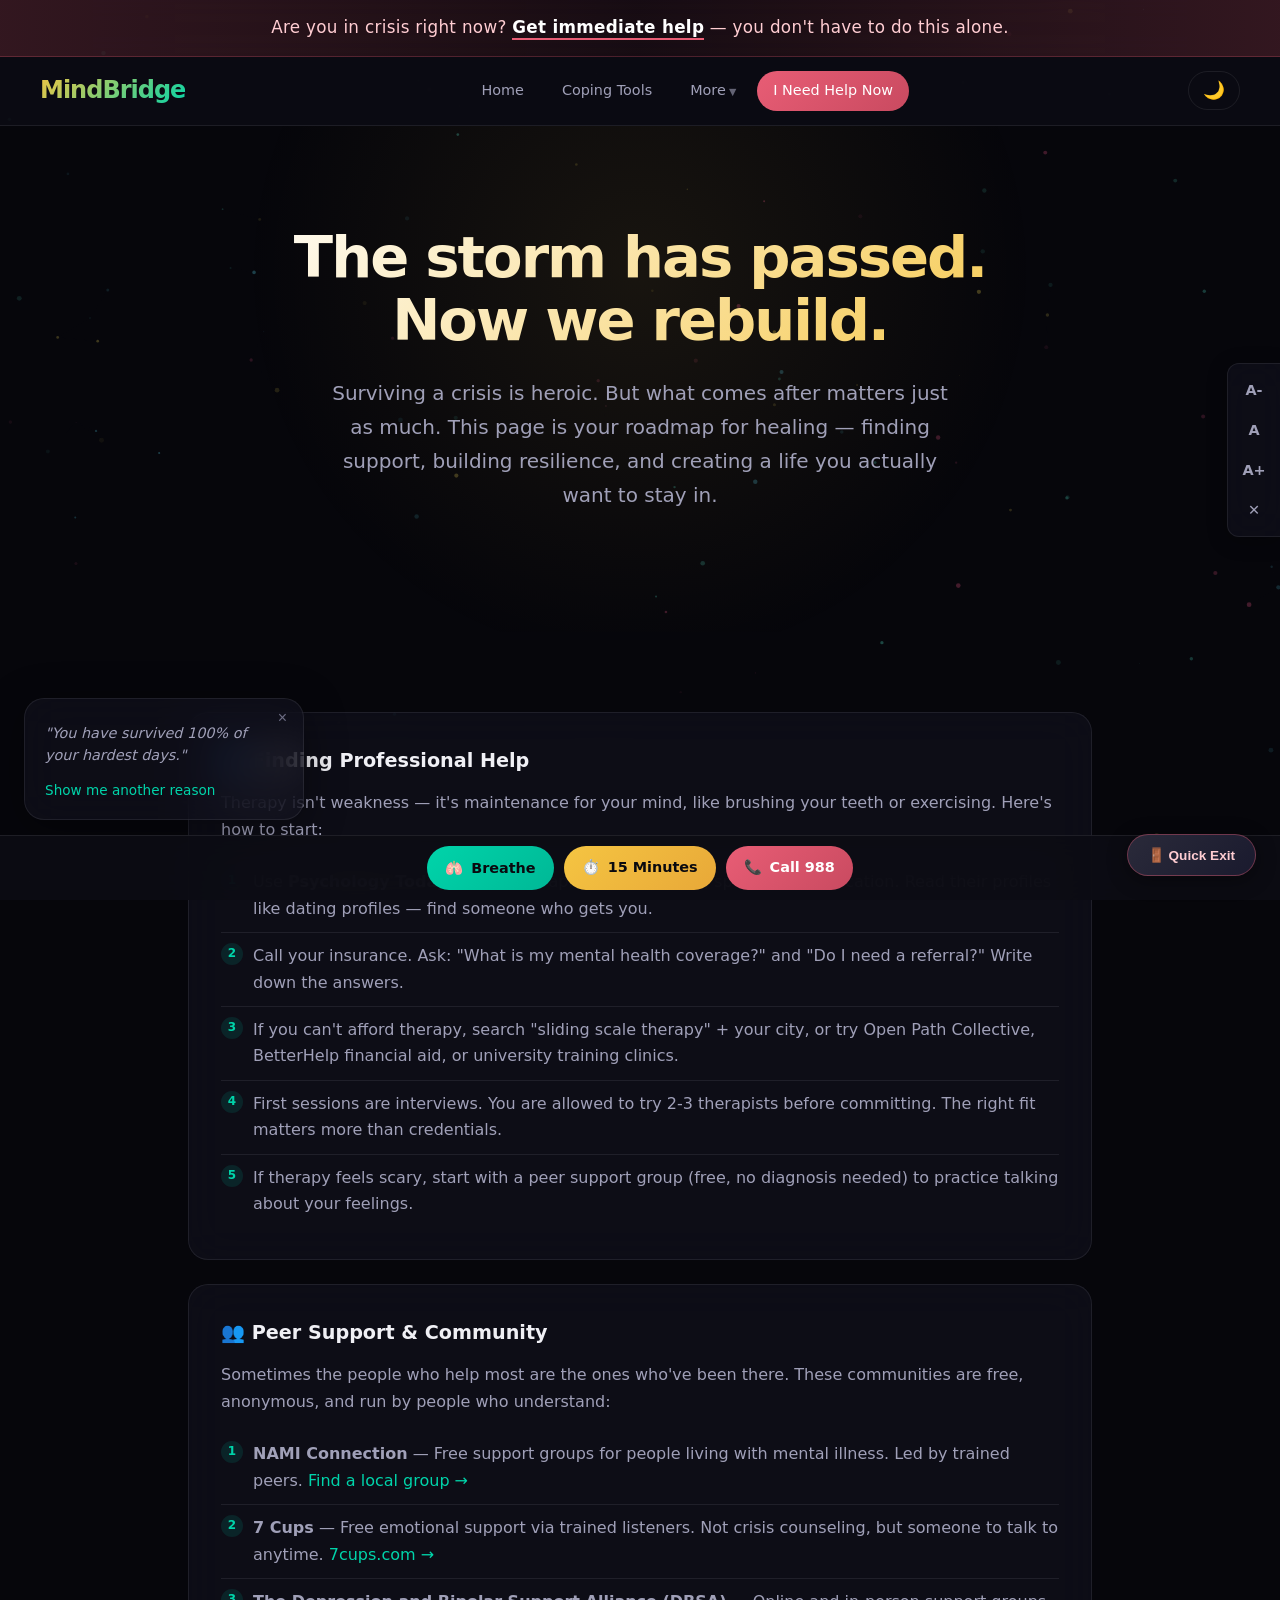
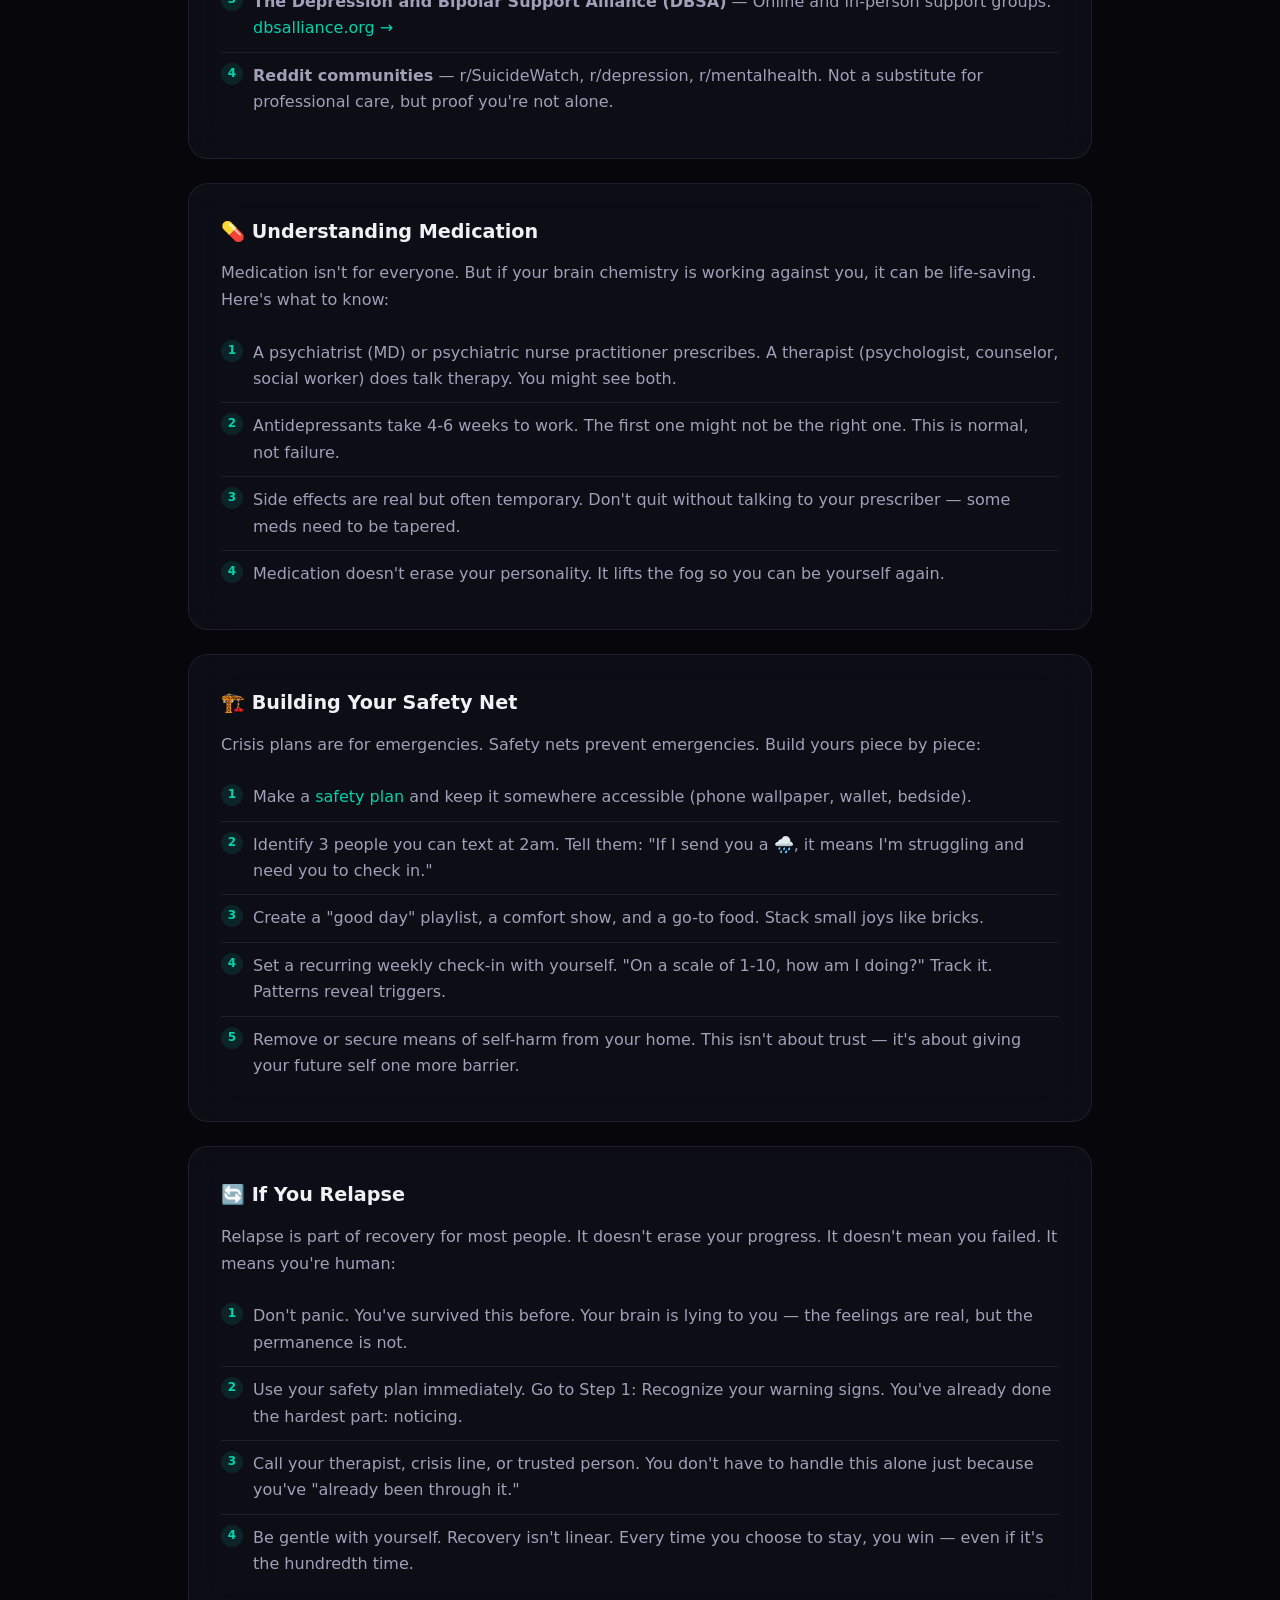
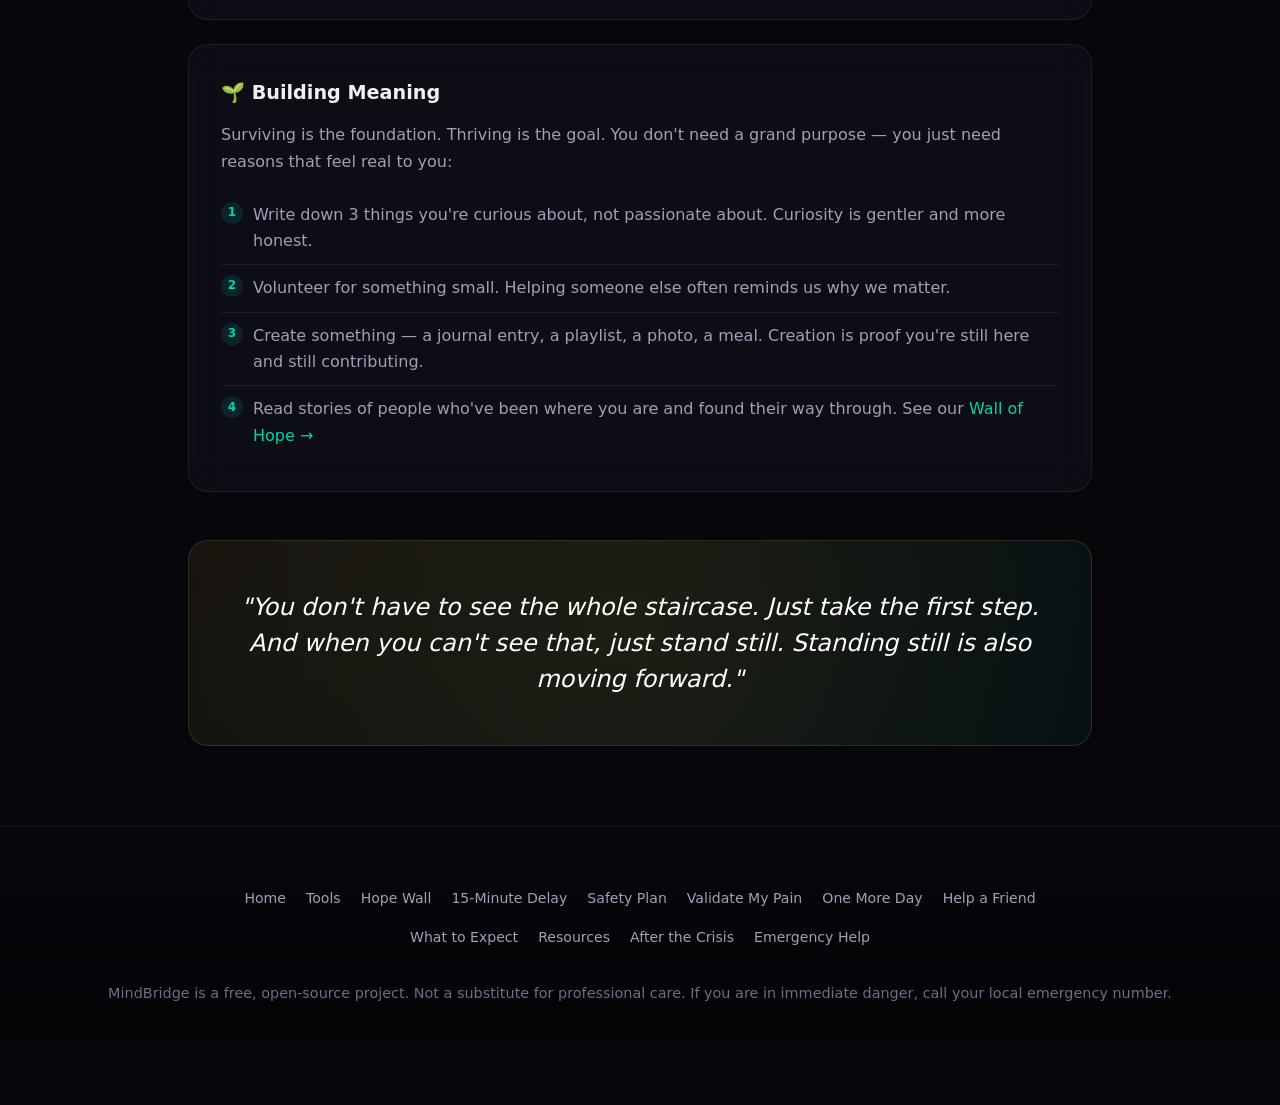
==== commit de1e09d3: "Add cache-busting v=2 to app.js and style.css to force fresh load" ====
--- a/after-care.html
+++ b/after-care.html
@@ -5,7 +5,7 @@
   <meta name="viewport" content="width=device-width, initial-scale=1.0">
   <title>After the Crisis — What Now? — MindBridge</title>
   <meta name="description" content="The crisis has passed. Now what? A guide to finding therapy, peer support, building your safety net, and moving forward.">
-  <link rel="stylesheet" href="style.css">
+  <link rel="stylesheet" href="style.css?v=2">
   <link rel="manifest" href="manifest.json">
   <meta name="theme-color" content="#0c0c14" id="themeColorMeta">
 </head>
@@ -178,7 +178,7 @@
     <button class="a11y-btn" data-motion title="Toggle animations">✕</button>
   </div>
 
-  <script src="app.js"></script>
+  <script src="app.js?v=2"></script>
   <script>
     if ('serviceWorker' in navigator) {
       navigator.serviceWorker.register('sw.js').catch(() => {});
